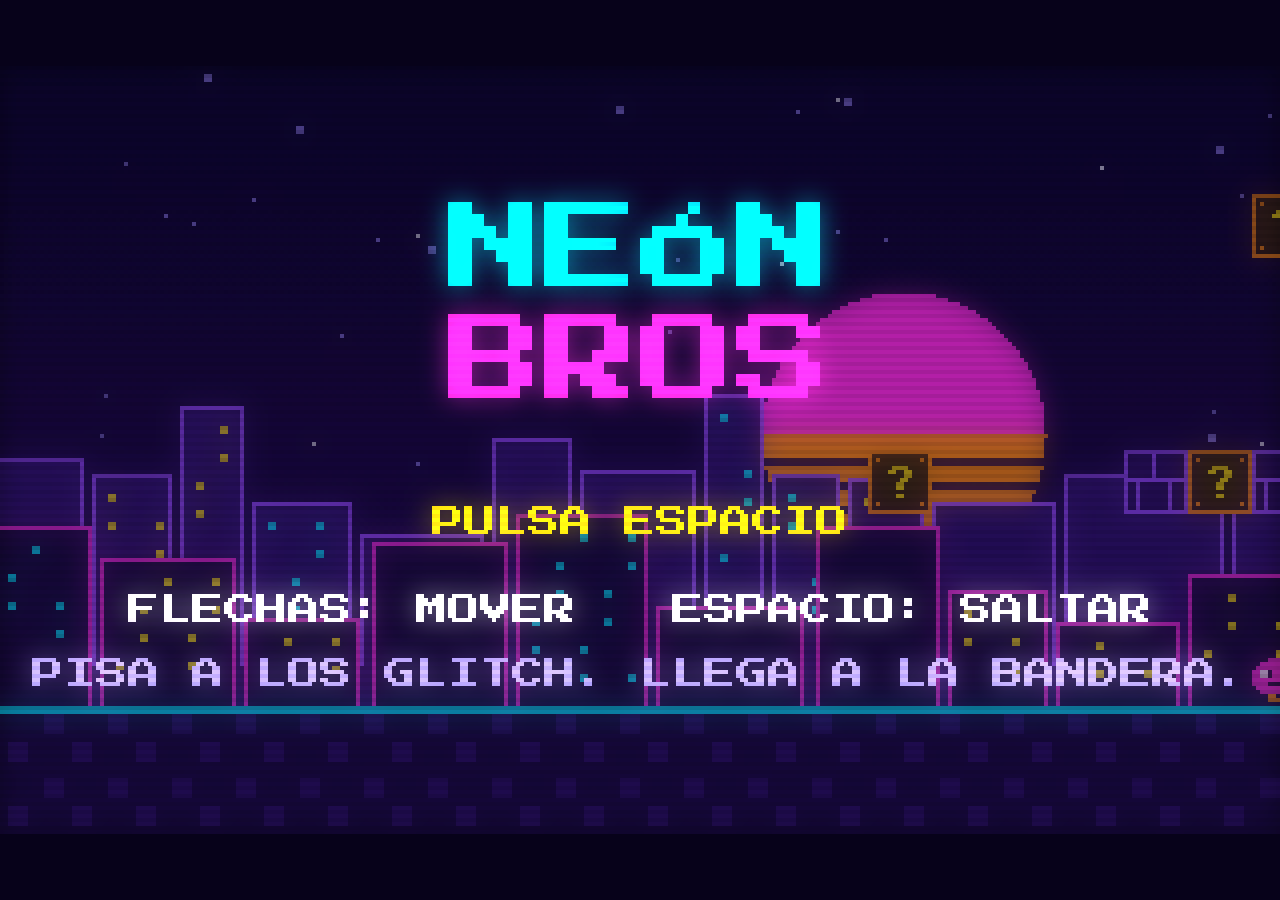
==== pruebas/index.html @ f406c628 "sitios: cada carpeta es un subdominio de somfylabs.cloud Incluye pruebas/ (Neón Bros) y el script de" ====
<!doctype html>
<html lang="es">
<head>
  <meta charset="utf-8">
  <meta name="viewport" content="width=device-width, initial-scale=1, maximum-scale=1, user-scalable=no, viewport-fit=cover">
  <title>Neón Bros</title>
  <meta name="description" content="Un plataformas sencillo en pixel art neón. Corre, salta y llega a la bandera.">
  <meta name="theme-color" content="#07021a">
  <link rel="icon" href="data:image/svg+xml,%3Csvg xmlns='http://www.w3.org/2000/svg' viewBox='0 0 16 16' shape-rendering='crispEdges'%3E%3Crect width='16' height='16' fill='%2307021a'/%3E%3Crect x='4' y='2' width='8' height='3' fill='%23ff2bd6'/%3E%3Crect x='4' y='5' width='7' height='4' fill='%23ffd1a8'/%3E%3Crect x='4' y='9' width='8' height='4' fill='%2300f0ff'/%3E%3Crect x='3' y='13' width='4' height='2' fill='%23ffe600'/%3E%3Crect x='9' y='13' width='4' height='2' fill='%23ffe600'/%3E%3C/svg%3E">
  <link rel="preconnect" href="https://fonts.googleapis.com">
  <link rel="preconnect" href="https://fonts.gstatic.com" crossorigin>
  <link href="https://fonts.googleapis.com/css2?family=Press+Start+2P&display=swap" rel="stylesheet">
  <link rel="stylesheet" href="style.css">
</head>
<body>
  <canvas id="screen" aria-label="Neón Bros, juego de plataformas"></canvas>

  <div class="touch" aria-hidden="true">
    <div class="pad">
      <button data-key="left">◀</button>
      <button data-key="right">▶</button>
    </div>
    <button class="jump" data-key="jump">▲</button>
  </div>

  <script src="game.js" defer></script>
</body>
</html>
---- pruebas/style.css ----
* { box-sizing: border-box; margin: 0; padding: 0; }

html, body {
  height: 100%;
  background: #07021a;
  overflow: hidden;
  touch-action: none;
  -webkit-user-select: none;
  user-select: none;
  -webkit-tap-highlight-color: transparent;
}

#screen {
  position: fixed;
  inset: 0;
  width: 100vw;
  height: 100vh;
  height: 100dvh;
  display: block;
  image-rendering: pixelated;
  image-rendering: crisp-edges;
}

/* Controles táctiles: solo en pantallas táctiles */
.touch { display: none; }

@media (hover: none) and (pointer: coarse) {
  .touch {
    display: flex;
    position: fixed;
    left: 0; right: 0;
    bottom: max(16px, env(safe-area-inset-bottom));
    padding: 0 16px;
    justify-content: space-between;
    align-items: flex-end;
    pointer-events: none;
  }
  .pad { display: flex; gap: 14px; }
  .touch button {
    pointer-events: auto;
    width: 68px; height: 68px;
    border-radius: 12px;
    border: 2px solid #00f0ff;
    background: rgba(0, 240, 255, 0.08);
    color: #00f0ff;
    font: 22px "Press Start 2P", monospace;
    box-shadow: 0 0 12px rgba(0, 240, 255, 0.5), inset 0 0 10px rgba(0, 240, 255, 0.25);
    touch-action: none;
  }
  .touch button.jump {
    width: 84px; height: 84px;
    border-radius: 50%;
    border-color: #ff2bd6;
    color: #ff2bd6;
    background: rgba(255, 43, 214, 0.08);
    box-shadow: 0 0 14px rgba(255, 43, 214, 0.6), inset 0 0 12px rgba(255, 43, 214, 0.3);
  }
  .touch button.on { background: rgba(255, 255, 255, 0.18); }
}
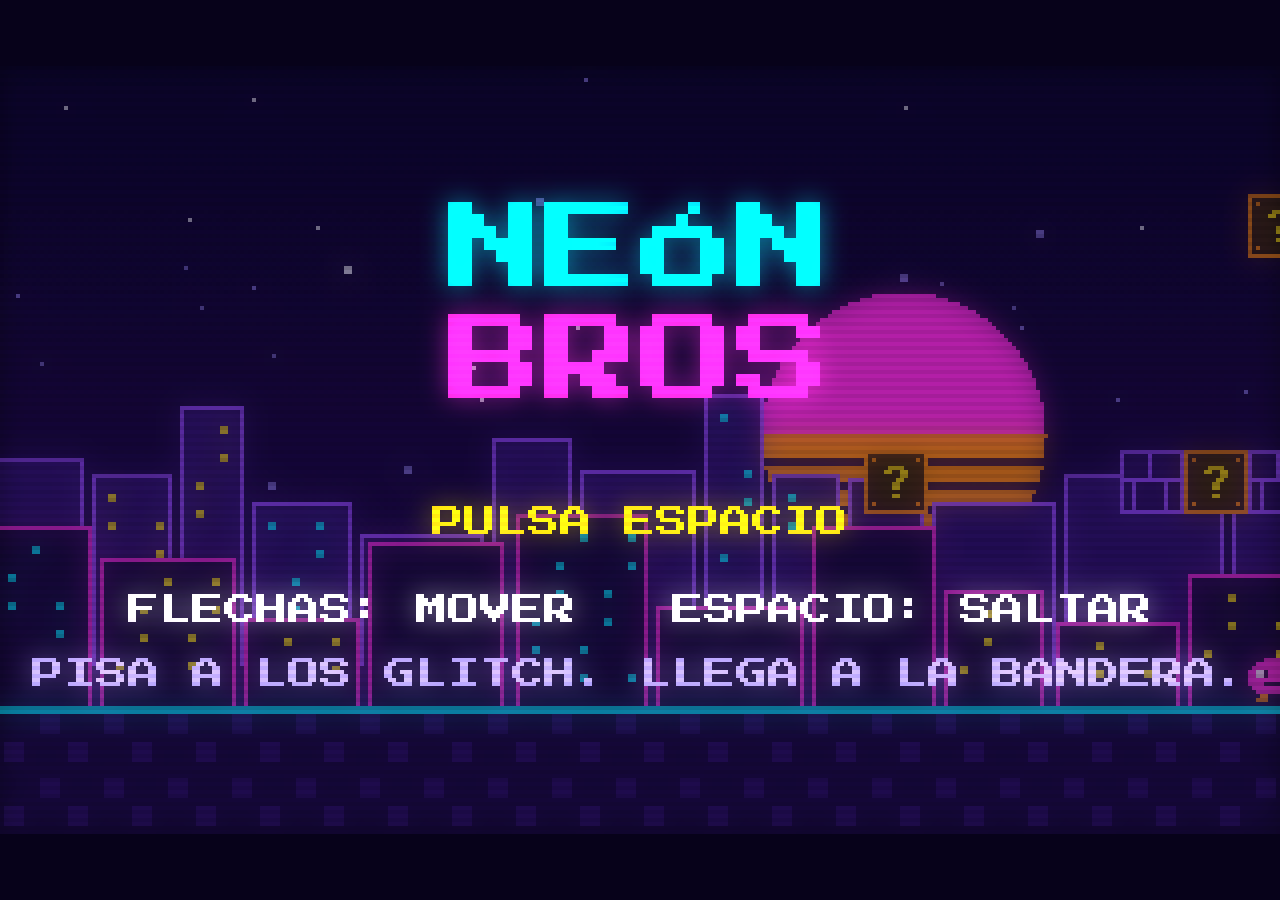
==== commit 06010ef1: "pruebas: marca de prueba del despliegue automático Co-Authored-By: Claude Opus 5.5 (1M context) <nor" ====
--- a/pruebas/index.html
+++ b/pruebas/index.html
@@ -6,6 +6,7 @@
   <title>Neón Bros</title>
   <meta name="description" content="Un plataformas sencillo en pixel art neón. Corre, salta y llega a la bandera.">
   <meta name="theme-color" content="#07021a">
+  <!-- publicado con sitios -->
   <link rel="icon" href="data:image/svg+xml,%3Csvg xmlns='http://www.w3.org/2000/svg' viewBox='0 0 16 16' shape-rendering='crispEdges'%3E%3Crect width='16' height='16' fill='%2307021a'/%3E%3Crect x='4' y='2' width='8' height='3' fill='%23ff2bd6'/%3E%3Crect x='4' y='5' width='7' height='4' fill='%23ffd1a8'/%3E%3Crect x='4' y='9' width='8' height='4' fill='%2300f0ff'/%3E%3Crect x='3' y='13' width='4' height='2' fill='%23ffe600'/%3E%3Crect x='9' y='13' width='4' height='2' fill='%23ffe600'/%3E%3C/svg%3E">
   <link rel="preconnect" href="https://fonts.googleapis.com">
   <link rel="preconnect" href="https://fonts.gstatic.com" crossorigin>
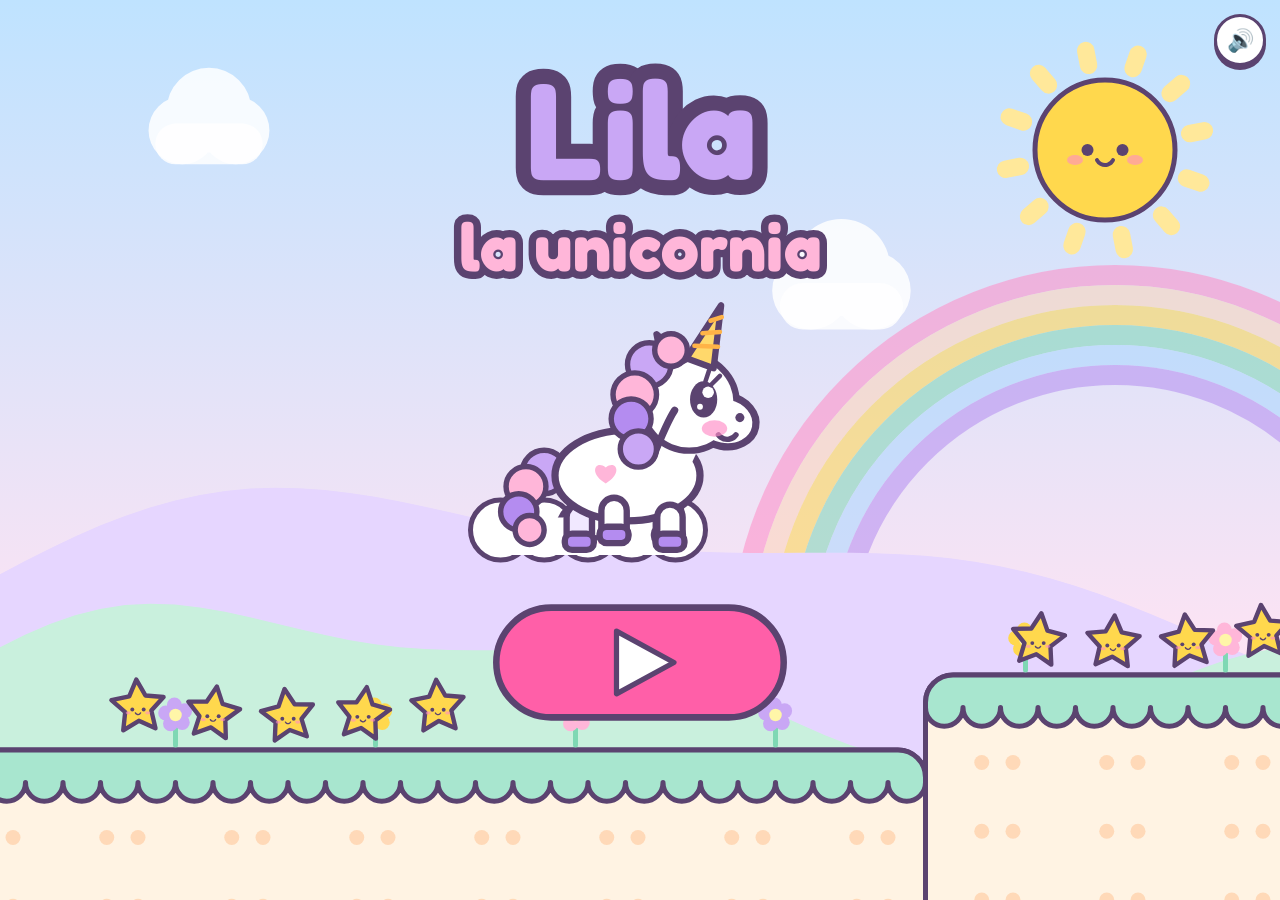
==== commit c4bc0113: "pruebas: Lila la unicornia, juego kawaii para peques Sustituye Neón Bros: unicornia blanca y lila, e" ====
--- a/pruebas/index.html
+++ b/pruebas/index.html
@@ -3,25 +3,26 @@
 <head>
   <meta charset="utf-8">
   <meta name="viewport" content="width=device-width, initial-scale=1, maximum-scale=1, user-scalable=no, viewport-fit=cover">
-  <title>Neón Bros</title>
-  <meta name="description" content="Un plataformas sencillo en pixel art neón. Corre, salta y llega a la bandera.">
-  <meta name="theme-color" content="#07021a">
-  <!-- publicado con sitios -->
-  <link rel="icon" href="data:image/svg+xml,%3Csvg xmlns='http://www.w3.org/2000/svg' viewBox='0 0 16 16' shape-rendering='crispEdges'%3E%3Crect width='16' height='16' fill='%2307021a'/%3E%3Crect x='4' y='2' width='8' height='3' fill='%23ff2bd6'/%3E%3Crect x='4' y='5' width='7' height='4' fill='%23ffd1a8'/%3E%3Crect x='4' y='9' width='8' height='4' fill='%2300f0ff'/%3E%3Crect x='3' y='13' width='4' height='2' fill='%23ffe600'/%3E%3Crect x='9' y='13' width='4' height='2' fill='%23ffe600'/%3E%3C/svg%3E">
+  <title>Lila la unicornia</title>
+  <meta name="description" content="Un juego tierno y fácil: ayuda a Lila la unicornia a recoger estrellas y llegar a su castillo.">
+  <meta name="theme-color" content="#cfe9ff">
+  <link rel="icon" href="data:image/svg+xml,%3Csvg xmlns='http://www.w3.org/2000/svg' viewBox='0 0 64 64'%3E%3Ccircle cx='32' cy='36' r='22' fill='%23fff' stroke='%235b4370' stroke-width='3'/%3E%3Cpath d='M30 16 L36 2 L40 18 Z' fill='%23ffd86b' stroke='%235b4370' stroke-width='2.5' stroke-linejoin='round'/%3E%3Ccircle cx='18' cy='26' r='9' fill='%23c9a7f5'/%3E%3Ccircle cx='38' cy='36' r='4' fill='%235b4370'/%3E%3Cellipse cx='44' cy='44' rx='5' ry='3' fill='%23ffb6d9'/%3E%3C/svg%3E">
   <link rel="preconnect" href="https://fonts.googleapis.com">
   <link rel="preconnect" href="https://fonts.gstatic.com" crossorigin>
-  <link href="https://fonts.googleapis.com/css2?family=Press+Start+2P&display=swap" rel="stylesheet">
+  <link href="https://fonts.googleapis.com/css2?family=Fredoka:wght@500;700&display=swap" rel="stylesheet">
   <link rel="stylesheet" href="style.css">
 </head>
 <body>
-  <canvas id="screen" aria-label="Neón Bros, juego de plataformas"></canvas>
+  <canvas id="screen" aria-label="Lila la unicornia, juego para peques"></canvas>
+
+  <button class="mute" id="mute" aria-label="Sonido">🔊</button>
 
   <div class="touch" aria-hidden="true">
     <div class="pad">
       <button data-key="left">◀</button>
       <button data-key="right">▶</button>
     </div>
-    <button class="jump" data-key="jump">▲</button>
+    <button class="jump" data-key="jump">♥</button>
   </div>
 
   <script src="game.js" defer></script>
--- a/pruebas/style.css
+++ b/pruebas/style.css
@@ -2,12 +2,13 @@
 
 html, body {
   height: 100%;
-  background: #07021a;
+  background: #cfe9ff;
   overflow: hidden;
   touch-action: none;
   -webkit-user-select: none;
   user-select: none;
   -webkit-tap-highlight-color: transparent;
+  font-family: "Fredoka", "Comic Sans MS", system-ui, sans-serif;
 }
 
 #screen {
@@ -17,11 +18,28 @@
   height: 100vh;
   height: 100dvh;
   display: block;
-  image-rendering: pixelated;
-  image-rendering: crisp-edges;
 }
 
-/* Controles táctiles: solo en pantallas táctiles */
+button {
+  font-family: inherit;
+  cursor: pointer;
+  touch-action: none;
+}
+
+.mute {
+  position: fixed;
+  top: max(14px, env(safe-area-inset-top));
+  right: max(14px, env(safe-area-inset-right));
+  width: 52px; height: 52px;
+  border-radius: 50%;
+  border: 3px solid #5b4370;
+  background: #fff;
+  font-size: 22px;
+  box-shadow: 0 4px 0 #5b4370;
+}
+.mute:active { transform: translateY(3px); box-shadow: 0 1px 0 #5b4370; }
+
+/* Botones táctiles grandes y suaves, solo en pantallas táctiles */
 .touch { display: none; }
 
 @media (hover: none) and (pointer: coarse) {
@@ -29,31 +47,31 @@
     display: flex;
     position: fixed;
     left: 0; right: 0;
-    bottom: max(16px, env(safe-area-inset-bottom));
-    padding: 0 16px;
+    bottom: max(18px, env(safe-area-inset-bottom));
+    padding: 0 max(18px, env(safe-area-inset-left));
     justify-content: space-between;
     align-items: flex-end;
     pointer-events: none;
   }
-  .pad { display: flex; gap: 14px; }
+  .pad { display: flex; gap: 16px; }
   .touch button {
     pointer-events: auto;
-    width: 68px; height: 68px;
-    border-radius: 12px;
-    border: 2px solid #00f0ff;
-    background: rgba(0, 240, 255, 0.08);
-    color: #00f0ff;
-    font: 22px "Press Start 2P", monospace;
-    box-shadow: 0 0 12px rgba(0, 240, 255, 0.5), inset 0 0 10px rgba(0, 240, 255, 0.25);
-    touch-action: none;
+    width: 84px; height: 84px;
+    border-radius: 28px;
+    border: 4px solid #5b4370;
+    background: #e9dcff;
+    color: #5b4370;
+    font-size: 34px;
+    font-weight: 700;
+    box-shadow: 0 6px 0 #5b4370;
+    opacity: 0.85;
   }
   .touch button.jump {
-    width: 84px; height: 84px;
+    width: 104px; height: 104px;
     border-radius: 50%;
-    border-color: #ff2bd6;
-    color: #ff2bd6;
-    background: rgba(255, 43, 214, 0.08);
-    box-shadow: 0 0 14px rgba(255, 43, 214, 0.6), inset 0 0 12px rgba(255, 43, 214, 0.3);
+    background: #ffc7e3;
+    color: #ff5fa8;
+    font-size: 48px;
   }
-  .touch button.on { background: rgba(255, 255, 255, 0.18); }
+  .touch button.on { transform: translateY(5px); box-shadow: 0 1px 0 #5b4370; }
 }
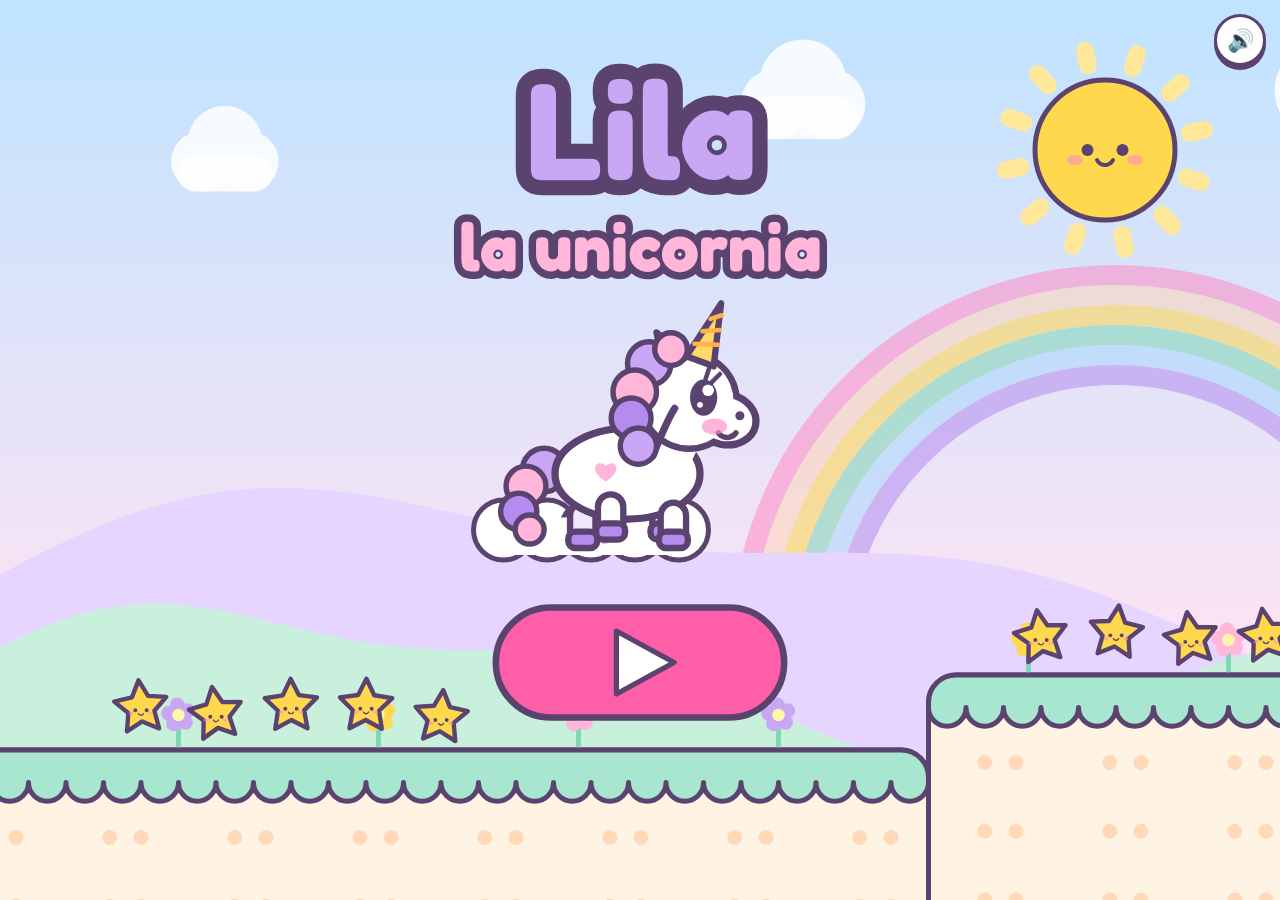
==== commit 7f954639: "pruebas: Lila se convierte en conejita, laberinto kawaii, tercera pantalla, música y sonidos Co-Auth" ====
--- a/pruebas/index.html
+++ b/pruebas/index.html
@@ -4,7 +4,7 @@
   <meta charset="utf-8">
   <meta name="viewport" content="width=device-width, initial-scale=1, maximum-scale=1, user-scalable=no, viewport-fit=cover">
   <title>Lila la unicornia</title>
-  <meta name="description" content="Un juego tierno y fácil: ayuda a Lila la unicornia a recoger estrellas y llegar a su castillo.">
+  <meta name="description" content="Un juego tierno y fácil para peques: ayuda a Lila la unicornia a llegar a su castillo... ¡y lo que pasa después!">
   <meta name="theme-color" content="#cfe9ff">
   <link rel="icon" href="data:image/svg+xml,%3Csvg xmlns='http://www.w3.org/2000/svg' viewBox='0 0 64 64'%3E%3Ccircle cx='32' cy='36' r='22' fill='%23fff' stroke='%235b4370' stroke-width='3'/%3E%3Cpath d='M30 16 L36 2 L40 18 Z' fill='%23ffd86b' stroke='%235b4370' stroke-width='2.5' stroke-linejoin='round'/%3E%3Ccircle cx='18' cy='26' r='9' fill='%23c9a7f5'/%3E%3Ccircle cx='38' cy='36' r='4' fill='%235b4370'/%3E%3Cellipse cx='44' cy='44' rx='5' ry='3' fill='%23ffb6d9'/%3E%3C/svg%3E">
   <link rel="preconnect" href="https://fonts.googleapis.com">
@@ -19,8 +19,10 @@
 
   <div class="touch" aria-hidden="true">
     <div class="pad">
-      <button data-key="left">◀</button>
-      <button data-key="right">▶</button>
+      <button class="l" data-key="left">◀</button>
+      <button class="u" data-key="up">▲</button>
+      <button class="d" data-key="down">▼</button>
+      <button class="r" data-key="right">▶</button>
     </div>
     <button class="jump" data-key="jump">♥</button>
   </div>
--- a/pruebas/style.css
+++ b/pruebas/style.css
@@ -74,4 +74,20 @@
     font-size: 48px;
   }
   .touch button.on { transform: translateY(5px); box-shadow: 0 1px 0 #5b4370; }
+
+  /* arriba/abajo solo en el laberinto, donde la cruceta se pone en cruz y no hay salto */
+  .touch .u, .touch .d { display: none; }
+  [data-stage="maze"] .pad {
+    display: grid;
+    grid-template-columns: repeat(3, 72px);
+    grid-template-rows: repeat(3, 72px);
+    gap: 4px;
+  }
+  [data-stage="maze"] .touch button { width: 72px; height: 72px; border-radius: 24px; font-size: 28px; }
+  [data-stage="maze"] .touch .u, [data-stage="maze"] .touch .d { display: block; }
+  [data-stage="maze"] .touch .u { grid-area: 1 / 2; }
+  [data-stage="maze"] .touch .l { grid-area: 2 / 1; }
+  [data-stage="maze"] .touch .r { grid-area: 2 / 3; }
+  [data-stage="maze"] .touch .d { grid-area: 3 / 2; }
+  [data-stage="maze"] .touch .jump { display: none; }
 }
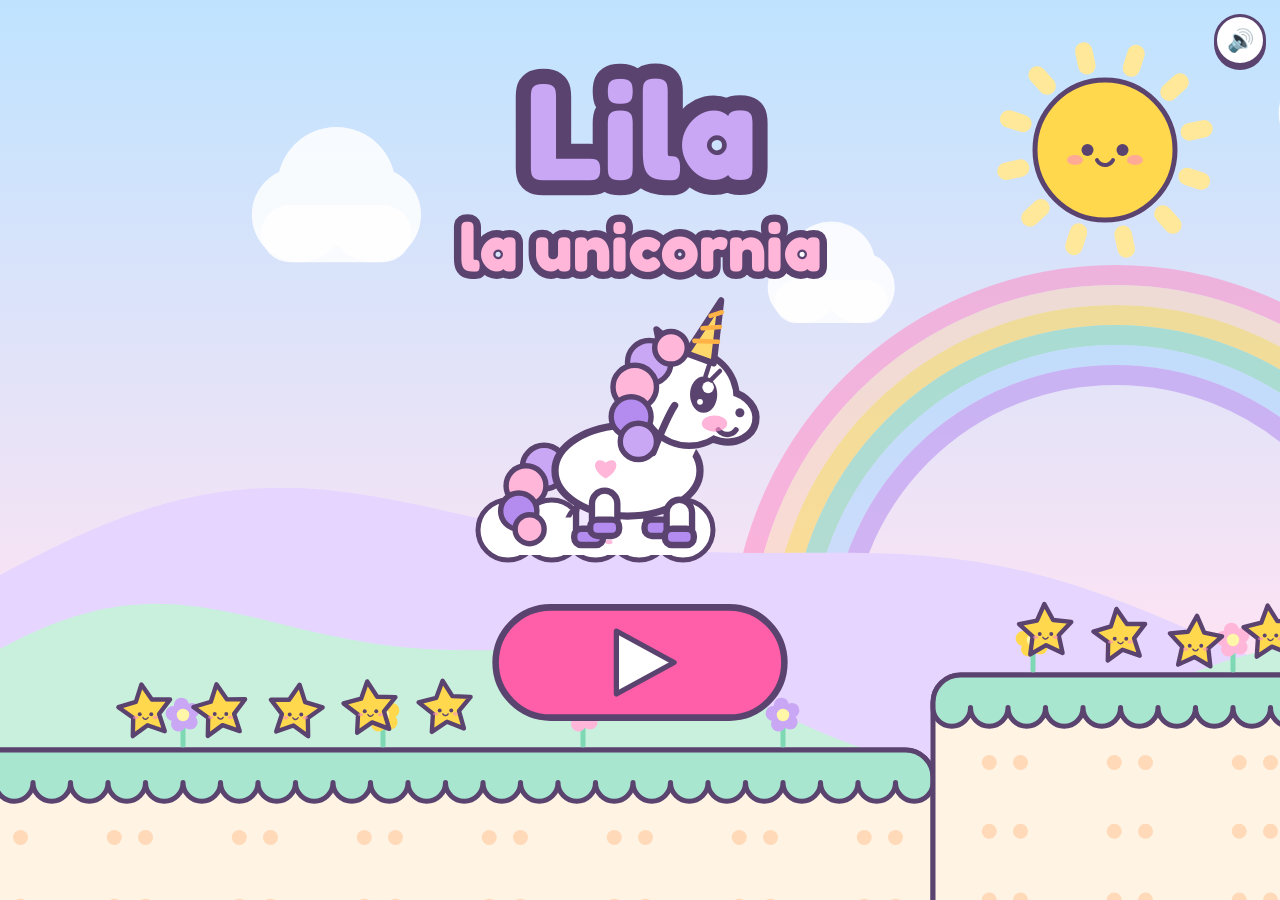
==== commit 2eb31334: "pruebas: conejito en un laberinto, sorpresa final, musiquita y sonidos Al entrar en el castillo Lila" ====
--- a/pruebas/index.html
+++ b/pruebas/index.html
@@ -4,7 +4,7 @@
   <meta charset="utf-8">
   <meta name="viewport" content="width=device-width, initial-scale=1, maximum-scale=1, user-scalable=no, viewport-fit=cover">
   <title>Lila la unicornia</title>
-  <meta name="description" content="Un juego tierno y fácil para peques: ayuda a Lila la unicornia a llegar a su castillo... ¡y lo que pasa después!">
+  <meta name="description" content="Un juego tierno y fácil para peques: Lila la unicornia, su castillo y muchas sorpresas.">
   <meta name="theme-color" content="#cfe9ff">
   <link rel="icon" href="data:image/svg+xml,%3Csvg xmlns='http://www.w3.org/2000/svg' viewBox='0 0 64 64'%3E%3Ccircle cx='32' cy='36' r='22' fill='%23fff' stroke='%235b4370' stroke-width='3'/%3E%3Cpath d='M30 16 L36 2 L40 18 Z' fill='%23ffd86b' stroke='%235b4370' stroke-width='2.5' stroke-linejoin='round'/%3E%3Ccircle cx='18' cy='26' r='9' fill='%23c9a7f5'/%3E%3Ccircle cx='38' cy='36' r='4' fill='%235b4370'/%3E%3Cellipse cx='44' cy='44' rx='5' ry='3' fill='%23ffb6d9'/%3E%3C/svg%3E">
   <link rel="preconnect" href="https://fonts.googleapis.com">
@@ -19,10 +19,10 @@
 
   <div class="touch" aria-hidden="true">
     <div class="pad">
-      <button class="l" data-key="left">◀</button>
-      <button class="u" data-key="up">▲</button>
-      <button class="d" data-key="down">▼</button>
-      <button class="r" data-key="right">▶</button>
+      <button class="up" data-key="up">▲</button>
+      <button class="left" data-key="left">◀</button>
+      <button class="right" data-key="right">▶</button>
+      <button class="down" data-key="down">▼</button>
     </div>
     <button class="jump" data-key="jump">♥</button>
   </div>
--- a/pruebas/style.css
+++ b/pruebas/style.css
@@ -73,21 +73,30 @@
     color: #ff5fa8;
     font-size: 48px;
   }
-  .touch button.on { transform: translateY(5px); box-shadow: 0 1px 0 #5b4370; }
+  /* al final no hacen falta botones: se toca la pantalla para volver a jugar */
+  body[data-mode="end"] .touch { display: none; }
 
-  /* arriba/abajo solo en el laberinto, donde la cruceta se pone en cruz y no hay salto */
-  .touch .u, .touch .d { display: none; }
-  [data-stage="maze"] .pad {
+  /* pantalla 1: solo izquierda y derecha */
+  .pad .up, .pad .down { display: none; }
+
+  /* laberinto: cruceta de cuatro flechas, sin botón de salto */
+  body[data-mode="maze"] .pad {
     display: grid;
-    grid-template-columns: repeat(3, 72px);
-    grid-template-rows: repeat(3, 72px);
+    grid-template-columns: repeat(3, 76px);
+    grid-template-rows: repeat(3, 66px);
     gap: 4px;
   }
-  [data-stage="maze"] .touch button { width: 72px; height: 72px; border-radius: 24px; font-size: 28px; }
-  [data-stage="maze"] .touch .u, [data-stage="maze"] .touch .d { display: block; }
-  [data-stage="maze"] .touch .u { grid-area: 1 / 2; }
-  [data-stage="maze"] .touch .l { grid-area: 2 / 1; }
-  [data-stage="maze"] .touch .r { grid-area: 2 / 3; }
-  [data-stage="maze"] .touch .d { grid-area: 3 / 2; }
-  [data-stage="maze"] .touch .jump { display: none; }
+  body[data-mode="maze"] .pad button { width: 76px; height: 66px; font-size: 30px; border-radius: 22px; }
+  body[data-mode="maze"] .pad .up { display: block; grid-area: 1 / 2; }
+  body[data-mode="maze"] .pad .left { grid-area: 2 / 1; }
+  body[data-mode="maze"] .pad .right { grid-area: 2 / 3; }
+  body[data-mode="maze"] .pad .down { display: block; grid-area: 3 / 2; }
+  body[data-mode="maze"] .touch button.jump { display: none; }
+
+  /* mar: arriba y abajo para nadar */
+  body[data-mode="sea"] .pad { flex-direction: column; gap: 12px; }
+  body[data-mode="sea"] .pad .left, body[data-mode="sea"] .pad .right { display: none; }
+  body[data-mode="sea"] .pad .up, body[data-mode="sea"] .pad .down { display: block; }
+
+  .touch button.on { transform: translateY(5px); box-shadow: 0 1px 0 #5b4370; }
 }
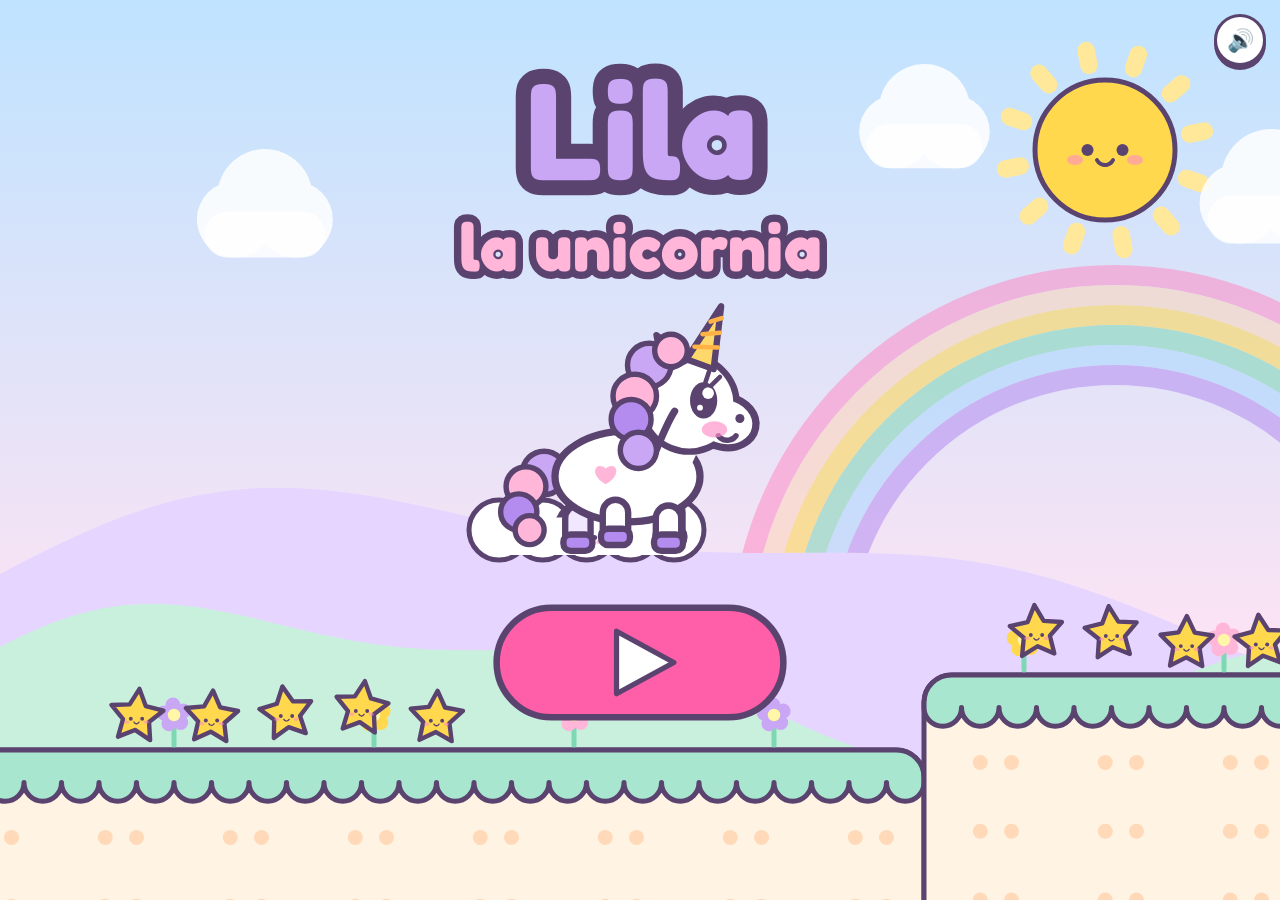
==== commit 1da869e2: "pruebas: joystick táctil mínimo y nueva pantalla del arrecife con Lila mantarraya Co-Authored-By: Cl" ====
--- a/pruebas/index.html
+++ b/pruebas/index.html
@@ -4,7 +4,7 @@
   <meta charset="utf-8">
   <meta name="viewport" content="width=device-width, initial-scale=1, maximum-scale=1, user-scalable=no, viewport-fit=cover">
   <title>Lila la unicornia</title>
-  <meta name="description" content="Un juego tierno y fácil para peques: Lila la unicornia, su castillo y muchas sorpresas.">
+  <meta name="description" content="Un juego tierno y fácil para peques: ayuda a Lila la unicornia a llegar a su castillo... ¡y lo que pasa después!">
   <meta name="theme-color" content="#cfe9ff">
   <link rel="icon" href="data:image/svg+xml,%3Csvg xmlns='http://www.w3.org/2000/svg' viewBox='0 0 64 64'%3E%3Ccircle cx='32' cy='36' r='22' fill='%23fff' stroke='%235b4370' stroke-width='3'/%3E%3Cpath d='M30 16 L36 2 L40 18 Z' fill='%23ffd86b' stroke='%235b4370' stroke-width='2.5' stroke-linejoin='round'/%3E%3Ccircle cx='18' cy='26' r='9' fill='%23c9a7f5'/%3E%3Ccircle cx='38' cy='36' r='4' fill='%235b4370'/%3E%3Cellipse cx='44' cy='44' rx='5' ry='3' fill='%23ffb6d9'/%3E%3C/svg%3E">
   <link rel="preconnect" href="https://fonts.googleapis.com">
@@ -17,15 +17,9 @@
 
   <button class="mute" id="mute" aria-label="Sonido">🔊</button>
 
-  <div class="touch" aria-hidden="true">
-    <div class="pad">
-      <button class="up" data-key="up">▲</button>
-      <button class="left" data-key="left">◀</button>
-      <button class="right" data-key="right">▶</button>
-      <button class="down" data-key="down">▼</button>
-    </div>
-    <button class="jump" data-key="jump">♥</button>
-  </div>
+  <!-- mando táctil: el joystick aparece donde se apoya el dedo; en reposo es un circulito -->
+  <div class="stick" id="stick" aria-hidden="true"><div class="knob"></div></div>
+  <button class="jump" id="jump" aria-label="Saltar">♥</button>
 
   <script src="game.js" defer></script>
 </body>
--- a/pruebas/style.css
+++ b/pruebas/style.css
@@ -39,64 +39,51 @@
 }
 .mute:active { transform: translateY(3px); box-shadow: 0 1px 0 #5b4370; }
 
-/* Botones táctiles grandes y suaves, solo en pantallas táctiles */
-.touch { display: none; }
+/* Mando táctil mínimo: joystick flotante a la izquierda y un corazón pequeño para saltar */
+.stick, .jump { display: none; }
 
 @media (hover: none) and (pointer: coarse) {
-  .touch {
-    display: flex;
+  [data-stage="play"] .stick, [data-stage="maze"] .stick,
+  [data-stage="sea"] .stick, [data-stage="sky"] .stick { display: block; }
+  [data-stage="play"] .jump, [data-stage="sky"] .jump { display: block; }
+
+  .stick {
     position: fixed;
-    left: 0; right: 0;
-    bottom: max(18px, env(safe-area-inset-bottom));
-    padding: 0 max(18px, env(safe-area-inset-left));
-    justify-content: space-between;
-    align-items: flex-end;
+    left: calc(max(16px, env(safe-area-inset-left)) + 48px);
+    top: calc(100% - max(16px, env(safe-area-inset-bottom)) - 48px);
+    width: 96px; height: 96px;
+    margin: -48px 0 0 -48px;
+    border-radius: 50%;
+    border: 3px solid rgba(91, 67, 112, 0.35);
+    background: rgba(255, 255, 255, 0.3);
     pointer-events: none;
+    opacity: 0.6;
   }
-  .pad { display: flex; gap: 16px; }
-  .touch button {
-    pointer-events: auto;
-    width: 84px; height: 84px;
-    border-radius: 28px;
-    border: 4px solid #5b4370;
-    background: #e9dcff;
-    color: #5b4370;
-    font-size: 34px;
-    font-weight: 700;
-    box-shadow: 0 6px 0 #5b4370;
-    opacity: 0.85;
+  .stick.active { opacity: 0.9; }
+  .knob {
+    position: absolute;
+    left: 50%; top: 50%;
+    width: 44px; height: 44px;
+    margin: -22px 0 0 -22px;
+    border-radius: 50%;
+    border: 3px solid #5b4370;
+    background: #ffc7e3;
+    box-shadow: 0 3px 0 #5b4370;
   }
-  .touch button.jump {
-    width: 104px; height: 104px;
+
+  .jump {
+    position: fixed;
+    right: max(16px, env(safe-area-inset-right));
+    bottom: max(16px, env(safe-area-inset-bottom));
+    width: 64px; height: 64px;
     border-radius: 50%;
+    border: 3px solid #5b4370;
     background: #ffc7e3;
     color: #ff5fa8;
-    font-size: 48px;
+    font-size: 30px;
+    font-weight: 700;
+    box-shadow: 0 4px 0 #5b4370;
+    opacity: 0.8;
   }
-  /* al final no hacen falta botones: se toca la pantalla para volver a jugar */
-  body[data-mode="end"] .touch { display: none; }
-
-  /* pantalla 1: solo izquierda y derecha */
-  .pad .up, .pad .down { display: none; }
-
-  /* laberinto: cruceta de cuatro flechas, sin botón de salto */
-  body[data-mode="maze"] .pad {
-    display: grid;
-    grid-template-columns: repeat(3, 76px);
-    grid-template-rows: repeat(3, 66px);
-    gap: 4px;
-  }
-  body[data-mode="maze"] .pad button { width: 76px; height: 66px; font-size: 30px; border-radius: 22px; }
-  body[data-mode="maze"] .pad .up { display: block; grid-area: 1 / 2; }
-  body[data-mode="maze"] .pad .left { grid-area: 2 / 1; }
-  body[data-mode="maze"] .pad .right { grid-area: 2 / 3; }
-  body[data-mode="maze"] .pad .down { display: block; grid-area: 3 / 2; }
-  body[data-mode="maze"] .touch button.jump { display: none; }
-
-  /* mar: arriba y abajo para nadar */
-  body[data-mode="sea"] .pad { flex-direction: column; gap: 12px; }
-  body[data-mode="sea"] .pad .left, body[data-mode="sea"] .pad .right { display: none; }
-  body[data-mode="sea"] .pad .up, body[data-mode="sea"] .pad .down { display: block; }
-
-  .touch button.on { transform: translateY(5px); box-shadow: 0 1px 0 #5b4370; }
+  .jump.on { transform: translateY(3px); box-shadow: 0 1px 0 #5b4370; }
 }
